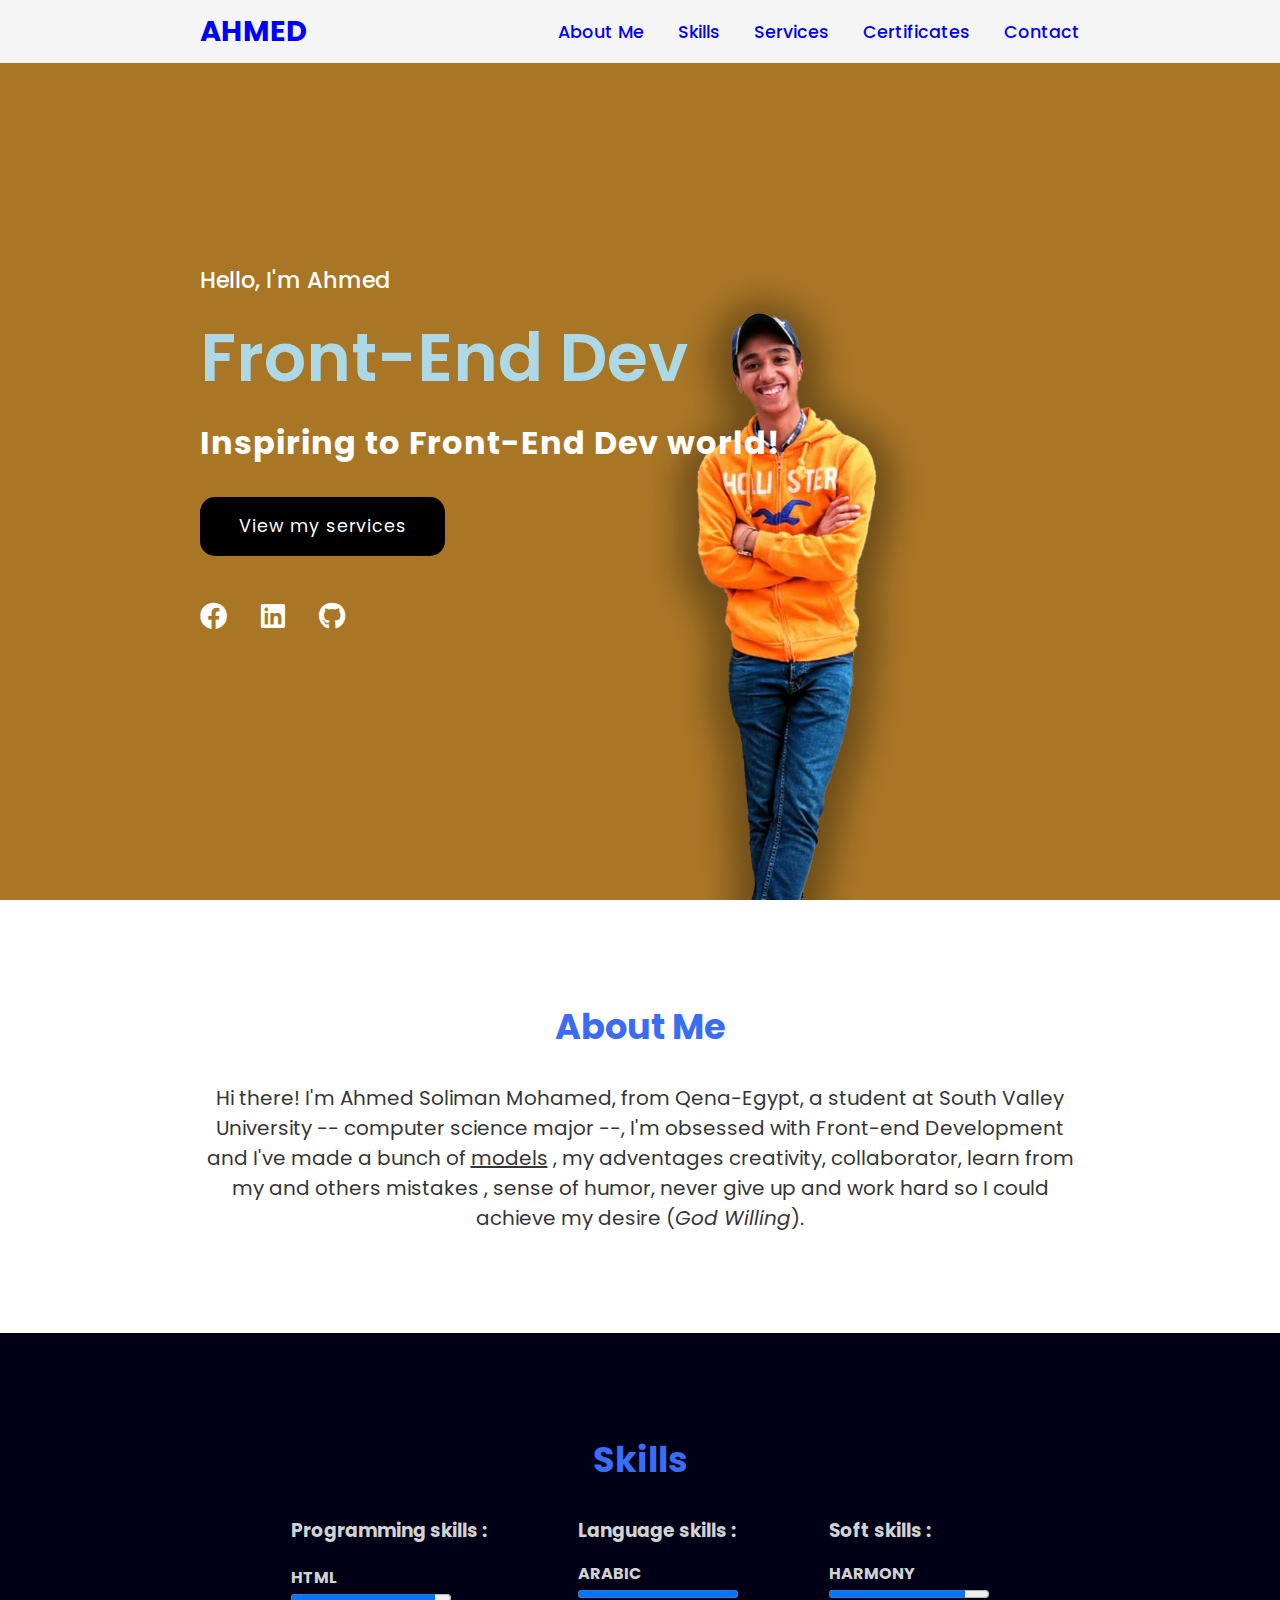
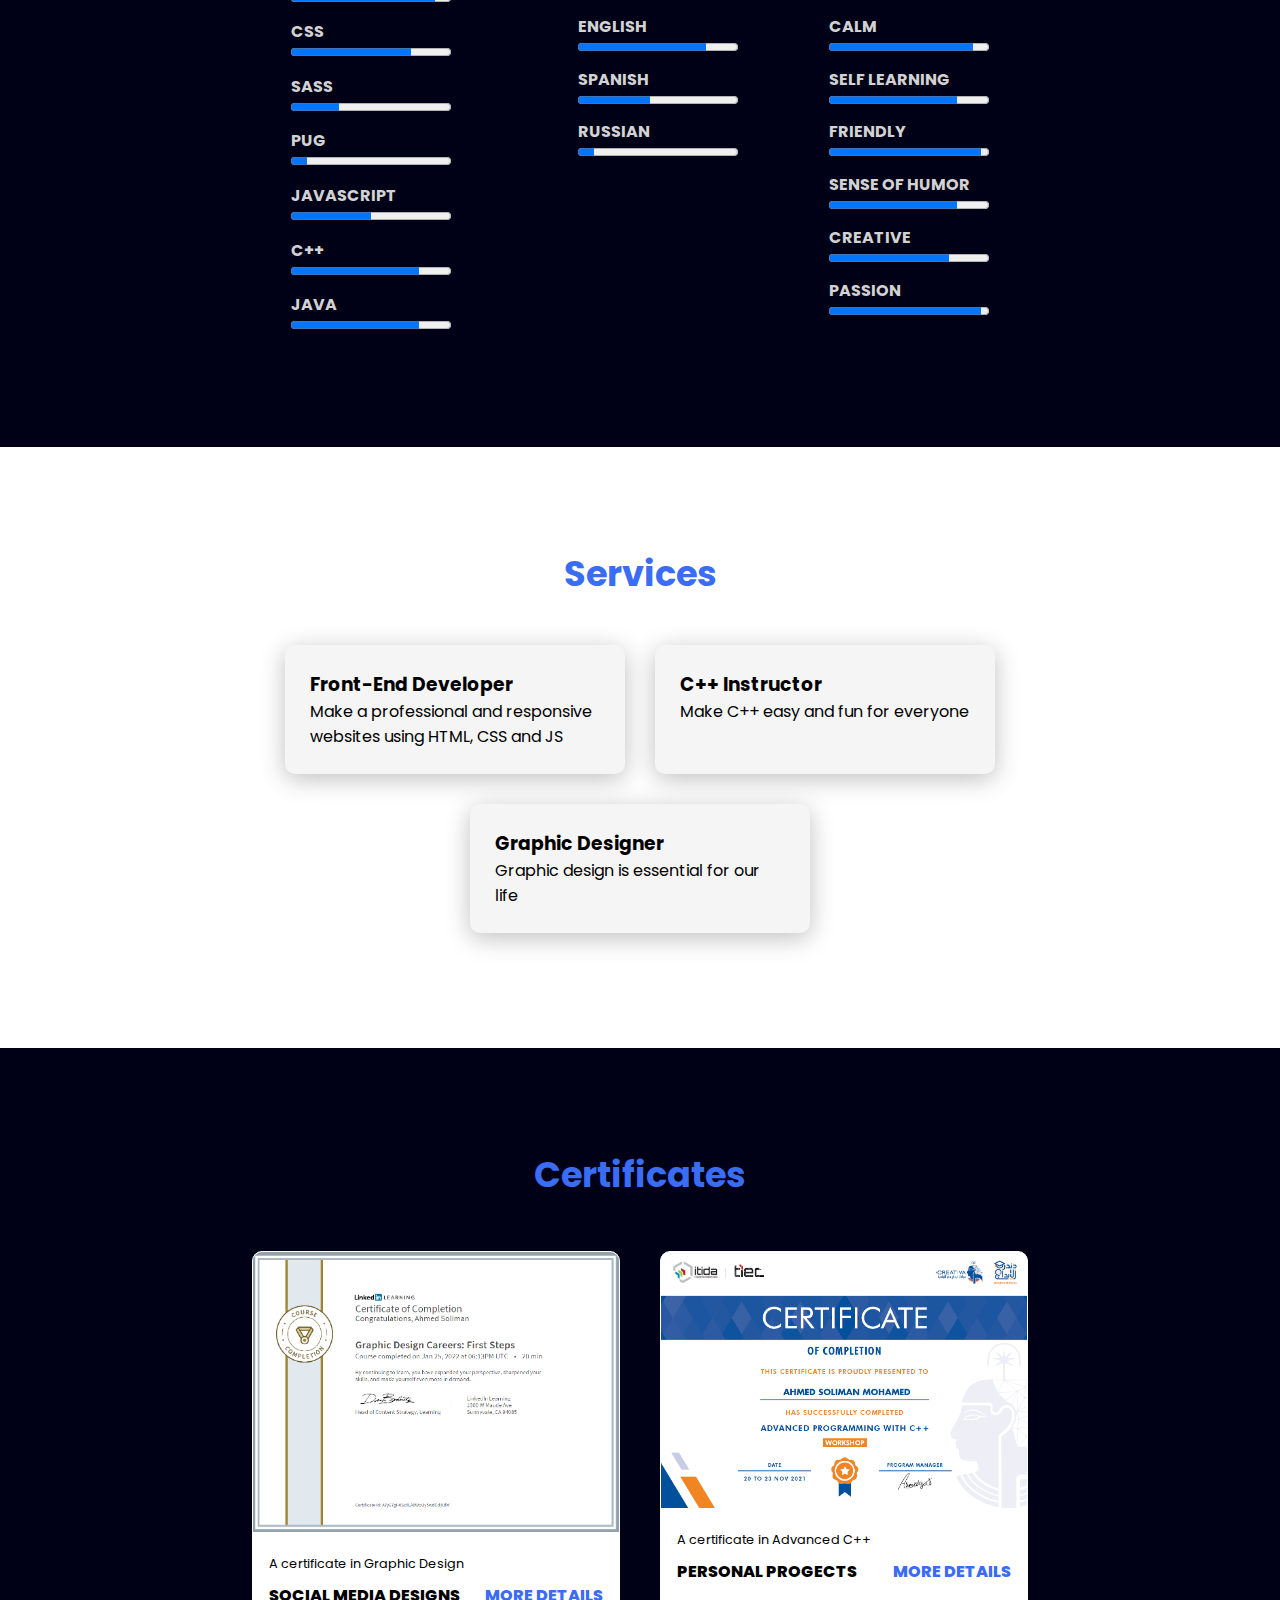
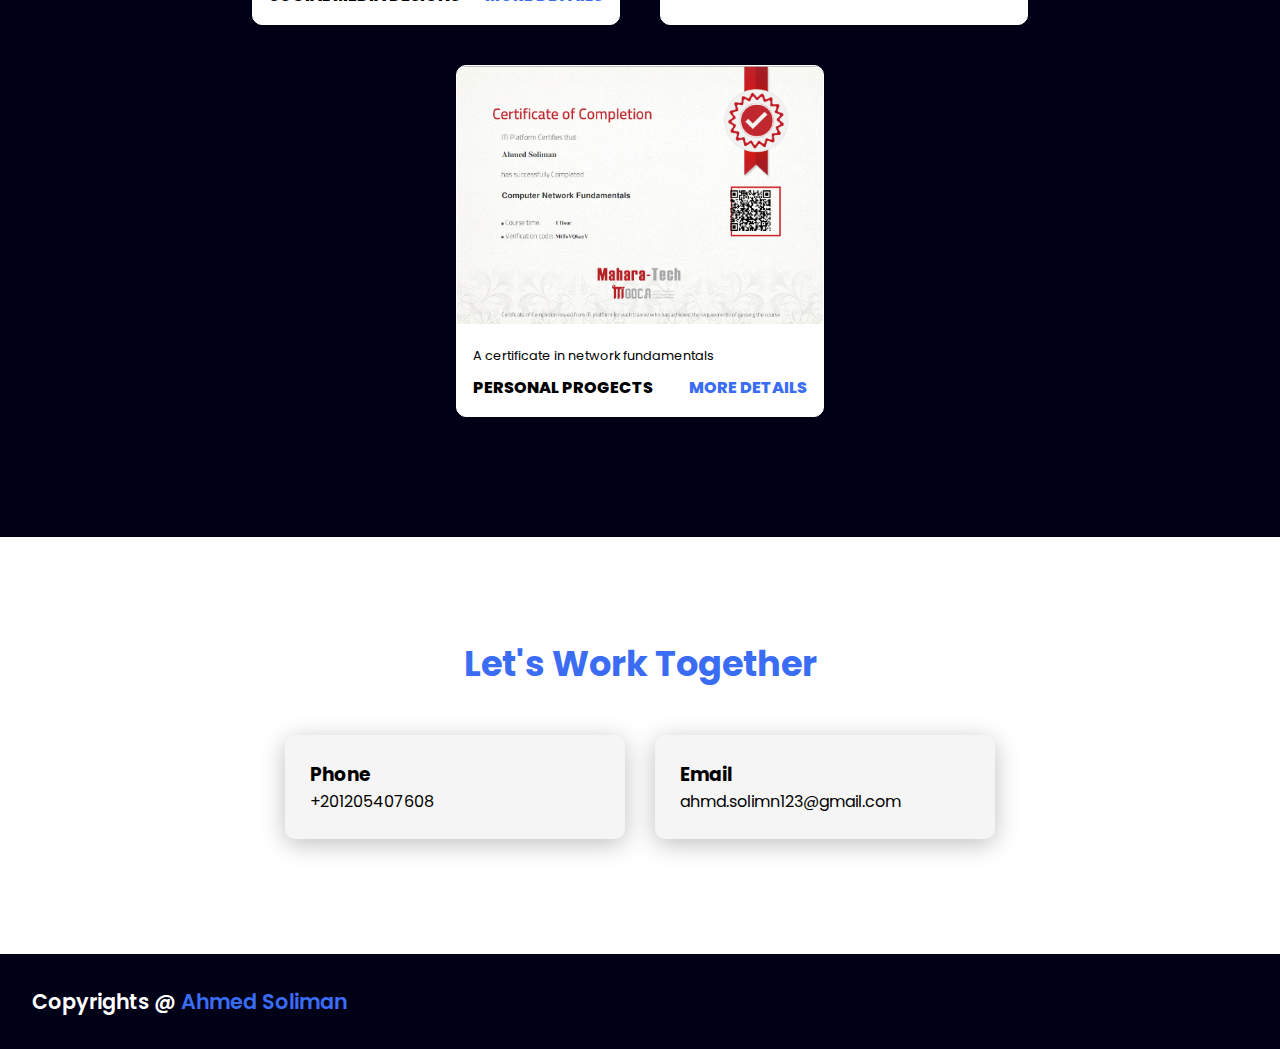
==== index.html @ e40d06cb "my portofolio" ====
<!DOCTYPE html>
<html lang="en">
<head>
    <meta charset="UTF-8">
    <meta http-equiv="X-UA-Compatible" content="IE=edge">
    <meta name="viewport" content="width=device-width, initial-scale=1.0">
    <meta name="description" content="Ahmed Soliman portofolio. Author: Ahmed Soliman">
    <link rel="stylesheet" href="./css/all.min.css">
    <link rel="stylesheet" href="./css/style.css">
    <title>Ahmed Soliman's WEPSITE</title>
</head>
<body>

    <header>
           <a href="#" class = "logo">Ahmed</a>
           <nav class = "O">
              <a href="#about" class="c">About Me</a>
              <a href="#skills" class = "c">Skills</a>
               <a href="#services" class="c">Services</a>
               <a href="#certificates" class = "c">Certificates</a>
               <a href="#contact" class = "c">Contact</a>
           </nav>       
         </header>
         
         <section class = "main">
             <div>
                 <h2>Hello, I'm Ahmed<br><span>Front-End Dev</span></h2>
                 <h3>Inspiring to Front-End Dev world!</h3>
                 <a href="#services" class = "main-btn">View my services</a>
                 <div class = "social-icons">
                     <a href="https://www.facebook.com"><i class="fa-brands fa-facebook"></i></a>
                     <a href="https://www.linkedin.com/in/ahmed-soliman-15bb74200/"><i class="fa-brands fa-linkedin"></i></a>
                     <a href="https://github.com/Ahmed-Soliman777"><i class="fa-brands fa-github"></i></a>
             </div>
             </div>
         </section>
         <section id="about">
              <h2 class="title">about me</h2>
              <p class="abt_p">
                  Hi there! I'm Ahmed Soliman Mohamed, from Qena-Egypt, a student at South Valley University -- computer science major --, I'm obsessed with Front-end Development and I've made a bunch of <a href="https://github.com/Ahmed-Soliman777" style="color: #363636">models</a> , my adventages creativity, collaborator, learn from my and others mistakes , sense of humor, never give up and work hard so I could achieve my desire (<span style="font-style: italic; text-transform: capitalize;">god willing</span>).
              </p>
         </section>
         <section id="skills" class="certificates">
           <h2 class="title">
           Skills
       </h2>
            <div class="flex_skills">
              <div>
                <div class="program-skills">
                    <h3 class="skills-title">Programming skills : </h3>
                    <h4>html</h4> <progress value="90" max="100"></progress>
                    <h4>css</h4> <progress value="75" max="100"></progress>
                    <h4>sass</h4> <progress value="30" max="100"></progress>
                    <h4>pug</h4> <progress value="10" max="100"></progress>
                    <h4>javaScript</h4> <progress value="50" max="100"></progress>
                    <h4>c++</h4> <progress value="80" max="100"></progress>
                    <h4>java</h4> <progress value="80" max="100"></progress>
                </div>
                  </div>
                  <div>
                    <div class="program-skills">
                        <h3 class="skills-title">Language skills : </h3>
                        <h4>Arabic</h4> <progress value="100" max="100"></progress>
                        <h4>English</h4> <progress value="80" max="100"></progress>
                        <h4>spanish</h4> <progress value="45" max="100"></progress>
                        <h4>russian</h4> <progress value="10" max="100"></progress>
                    </div>
                      </div>
                  <div>
                <div class="program-skills">
                    <h3 class="skills-title">Soft skills : </h3>
                    <h4>harmony</h4> <progress value="85" max="100"></progress>
                    <h4>calm</h4> <progress value="90" max="100"></progress>
                    <h4>self learning</h4> <progress value="80" max="100"></progress>
                    <h4>friendly</h4> <progress value="95" max="100"></progress>
                    <h4>sense of humor</h4> <progress value="80" max="100"></progress>
                    <h4>creative</h4> <progress value="75" max="100"></progress>
                    <h4>passion</h4> <progress value="95" max="100"></progress>
                </div>
                  </div>
            </div>
         </section>
         <section class = "cards" id = "services">
                  <h2 class = "title">Services</h2>
                  <div class = "content">
                      <div class = "card">
                          <div class="info">
                            <h3>Front-End Developer</h3>
                            <p>Make a professional and responsive websites using HTML, CSS and JS</p>
                          </div>
                      </div>
                      <div class = "card">
                        <div class="info">
                          <h3>C++ Instructor</h3>
                          <p>Make C++ easy and fun for everyone</p>
                        </div>
                    </div>
                    <div class = "card">
                        <div class="info">
                          <h3>Graphic Designer</h3>
                          <p>Graphic design is essential for our life</p>
                        </div>
                    </div>
                  </div>
         </section>

         <section class="certificates" id="certificates">
                      <h2 class="title">Certificates</h2>
                      <div class="content">
                          <div class="certificate-card">
                              <div class="certificate-image">
                                <img src="./images/Screenshot (127).png" alt="gd-certificate">
                              </div>
                              <div class="certificate-info">
                                    <p class="certificate-category">A certificate in Graphic Design</p>
                                         <strong class="certificate-title">
                                              <span>Social media designs</span>
                                              <a href="https://www.linkedin.com/in/ahmed-soliman-15bb74200/" class="more-details">More Details</a>
                                         </strong> 
                                  </div>
                          </div>
                        <div class="certificate-card">
                          <div class="certificate-image">
                            <img src="./images/Screenshot (129).png" alt="gd-certificate">
                          </div>
                          <div class="certificate-info">
                                <p class="certificate-category">A certificate in Advanced C++ </p>
                                     <strong class="certificate-title">
                                          <span>Personal progects</span>
                                          <a href="https://www.linkedin.com/in/ahmed-soliman-15bb74200/" class="more-details">More Details</a>
                                     </strong> 
                              </div>
                      </div>
                      <div class="certificate-card">
                        <div class="certificate-image">
                          <img src="./images/Screenshot (148).png" alt="gd-certificate">
                        </div>
                        <div class="certificate-info">
                              <p class="certificate-category">A certificate in network fundamentals </p>
                                   <strong class="certificate-title">
                                        <span>Personal progects</span>
                                        <a href="https://www.linkedin.com/in/ahmed-soliman-15bb74200/" class="more-details">More Details</a>
                                   </strong> 
                            </div>
                    </div>
                      </div> 
                      
                      </div>                  
   </div>
         </section>

         <section class="contacts" id="contact">
               <h2 class="title">Let's work together</h2>
               <div class = "content">
                 <div class="card ">
                <div class="info">
                    <h3>Phone</h3>
                    <p>+201205407608</p>
                </div>
              </div>
                <div class="card">
                     <div class="info">
                        <h3>Email</h3>
                        <p>ahmd.solimn123@gmail.com</p>
                     </div>
                   </div>
                </div>
          </div>
         </section>

         <footer class="footer">
           <p class="footer-title">Copyrights @ <span>Ahmed Soliman</span></p>
         </footer>
</body>
</html>
---- css/style.css ----
@import url('https://fonts.googleapis.com/css2?family=Poppins:ital,wght@0,100;0,200;0,300;0,400;0,500;0,600;0,700;0,800;0,900;1,100;1,200;1,300;1,400;1,500;1,600;1,700;1,800;1,900&display=swap');

*{
    font-family: 'Poppins', sans-serif;
    margin: 0;
    padding: 0;
    box-sizing: border-box;
    scroll-behavior: smooth;
}

header{
    background-color: whitesmoke;
    width: 100%;
    position: fixed;
    z-index: 999; /*عشان الهيدر مفيش حاجة تغطي عليها*/
    display: flex;
    justify-content: space-between;/*بتخلي الحاجات جنب بعض*/
    align-items: center;
    padding: 10px 200px;
    position: fixed;
}

.c{
    text-decoration: none; 
    color: blue;
    font-size: 1.1em;
    font-weight: 500;
    padding-left: 30px;
}

.logo{
    text-decoration: none;
    color: blue;
    text-transform: uppercase;
    font-weight: 700;
    font-size: 1.8em;
}

.O a:hover{
    color: blueviolet;
}

section{
    padding: 100px 200px;
}

.main{
    width:100%;
    min-height: 100vh;
    display: flex;
    align-items: center;
    background: url(../images/myphoto.png) no-repeat;
    background-size: cover;
    background-position: center;
    background-attachment: fixed;     
}

.main h2{
    color: white;
    font-size: 1.4em;
    font-weight: 500;
}

.main h2 span{
    display: inline-block;
    margin-top: 10px;
    color: lightblue;
    font-size: 3em;
    font-weight: 600;
}

.main h3{
    color: white;
    font-size: 2em;
    font-weight: 700;
    letter-spacing:1px;
    margin-top: 10px;
    margin-bottom: 30px;
}

.main-btn{
    color: white;
    text-decoration: none;
    font-weight: 600px;
    font-size:1.1em;
    background-color: black;
    display: inline-block;
    padding: 0.9375em 2.1875em;
    letter-spacing: 1px;
    border-radius: 15px;
    margin-bottom: 40px;
    transition: 0.5s ease;
    -webkit-border-radius: 15px;
    -moz-border-radius: 15px;
    -ms-border-radius: 15px;
    -o-border-radius: 15px;
    -webkit-transition: 0.5s ease;
    -moz-transition: 0.5s ease;
    -ms-transition: 0.5s ease;
    -o-transition: 0.5s ease;
}

.main-btn:hover{
    background-color: darkred;
    transform: scale(1.1);
    -webkit-transform: scale(1.1);
    -moz-transform: scale(1.1);
    -ms-transform: scale(1.1);
    -o-transform: scale(1.1);
}

.social-icons > a{
    color:white;
    font-size:1.7em;
    padding-right: 30px;
}
/* ----about start -----*/
.abt_p{
    color: #363636;
    font-size: 1.25rem;
    text-align: center;
}
/* ----about end -----*/
/* ----skills start -----*/
.flex_skills{
    display: flex;
    justify-content: space-evenly;
}
.skills-title{
    margin-bottom: 10%;;
}
.program-skills{
    color: #d2d2d2;
}
.program-skills h4{
    text-transform: uppercase;
}
.program-skills progress{
    margin-bottom: 5%;
}
@media (max-width:768px) and (min-width:0px){
    .flex_skills{
        flex-direction: column;
        text-align: center;
    }
}
/* ----skills end -----*/
.title {
    display: flex;
    justify-content: center;
    color: #3a6cf4;
    font-weight: 800px;
    font-size: 2.2em;
    margin-bottom: 30px;
    text-transform: capitalize;
}

.content{
    display: flex;
    justify-content: center;
    flex-direction: row;
    flex-wrap: wrap;
}

.card{ background-color: whitesmoke; width: 21.25em; box-shadow: 0 5px 25px rgba(1 1 1 / 25%); border-radius: 10px; padding: 25px; margin: 15px; transition: 0.5s ease; -webkit-transition: 0.5s ease; -moz-transition: 0.5s ease; -ms-transition: 0.5s ease; -o-transition: 0.5s ease;
}

.card:hover{
    transform: scale(1.1);
    -webkit-transform: scale(1.1);
    -moz-transform: scale(1.1);
    -ms-transform: scale(1.1);
    -o-transform: scale(1.1);
}

.certificates{
    background-color: #000016;
}

.certificates .content{
    margin-top: 30px;   
}

.certificate-card{
    background-color: #fff;
    border: 1px solid #fff;
    min-height: 14em;
    width: 23em;
    overflow: hidden;
    border-radius: 10px;
    margin: 20px;
    transition: 0.5s ease;
    -webkit-border-radius: 10px;
    -moz-border-radius: 10px;
    -ms-border-radius: 10px;
    -o-border-radius: 10px;
    -webkit-transition: 0.5s ease;
    -moz-transition: 0.5s ease;
    -ms-transition: 0.5s ease;
    -o-transition: 0.5s ease;
}

.certificate-card:hover{
    transform: scale(1.1);
    -webkit-transform: scale(1.1);
    -moz-transform: scale(1.1);
    -ms-transform: scale(1.1);
    -o-transform: scale(1.1);
}

.certificate-card:hover .certificate-image{
    opacity: 0.9;
}

.certificate-image img{
    width: 100%;
}

.certificate-info{
    padding: 1em;
}

.certificate-category{
    font-size: 0.8em;
    color: #000;
}

.certificate-title{
    display: flex;
    justify-content: space-between ;
    text-transform: uppercase;
    font-weight: 800;
    margin-top: 10px;
}

.more-details{
    text-decoration: none;

    color: #3a6cf4;
}

.more-details:hover{
    color: #601cfc;
}

.contact .info h3{
    color: #000;
}

.contact .info p{
    font-size: 1.5em;
}

.footer{
    background-color: #000016;
    color: #fff;
    padding: 2em;
    display: flex;
    justify-content: space-between;
}

.footer-title{
    font-size: 1.3em;
    font-weight: 600;
}

.footer-title span{
    color: #3a6cf4;
}

@media(max-width: 1023px){
    header{
        padding: 12px 20px;
    }

    .O a{
        padding-left: 10px;
    }

    .title{
        font-size: 1.8em;
    }

    section{
        padding: 80px 20px;
    }

    .main-content h2{
        font-size: 1em;
    }

    .main-content h3{
        font-size: 1.6em;
    }
    .content{
        flex-direction: column;
        align-items: center;
    }
}

@media(max-width:641px){
    body{
        
        font-size: 12px;
    }

    .main-content h2{
        font-size: 1.4em;        
    }
}

@media (max-width:300px){
    body{
        font-size: 10px;
    }
}

@media (max-width:320px) and (min-width:0px){
    .content{
        flex-wrap: nowrap;
    }
}
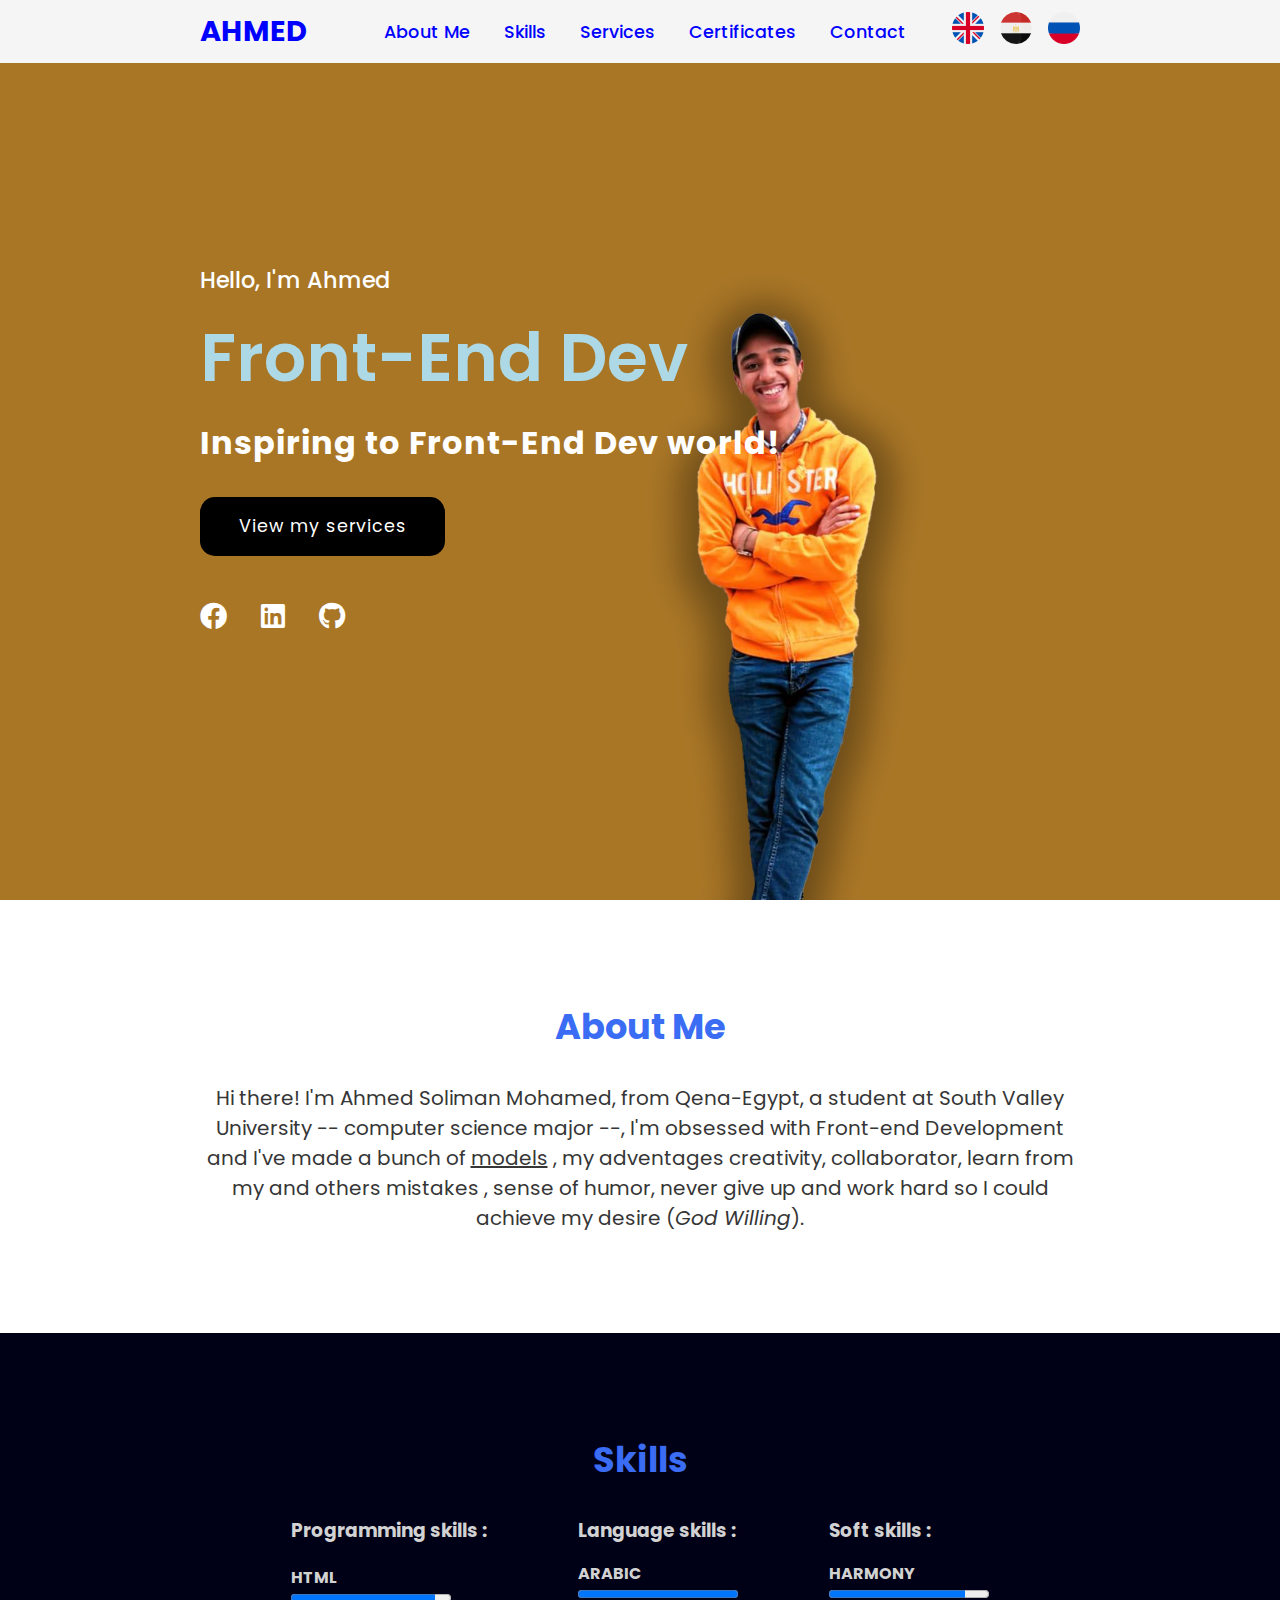
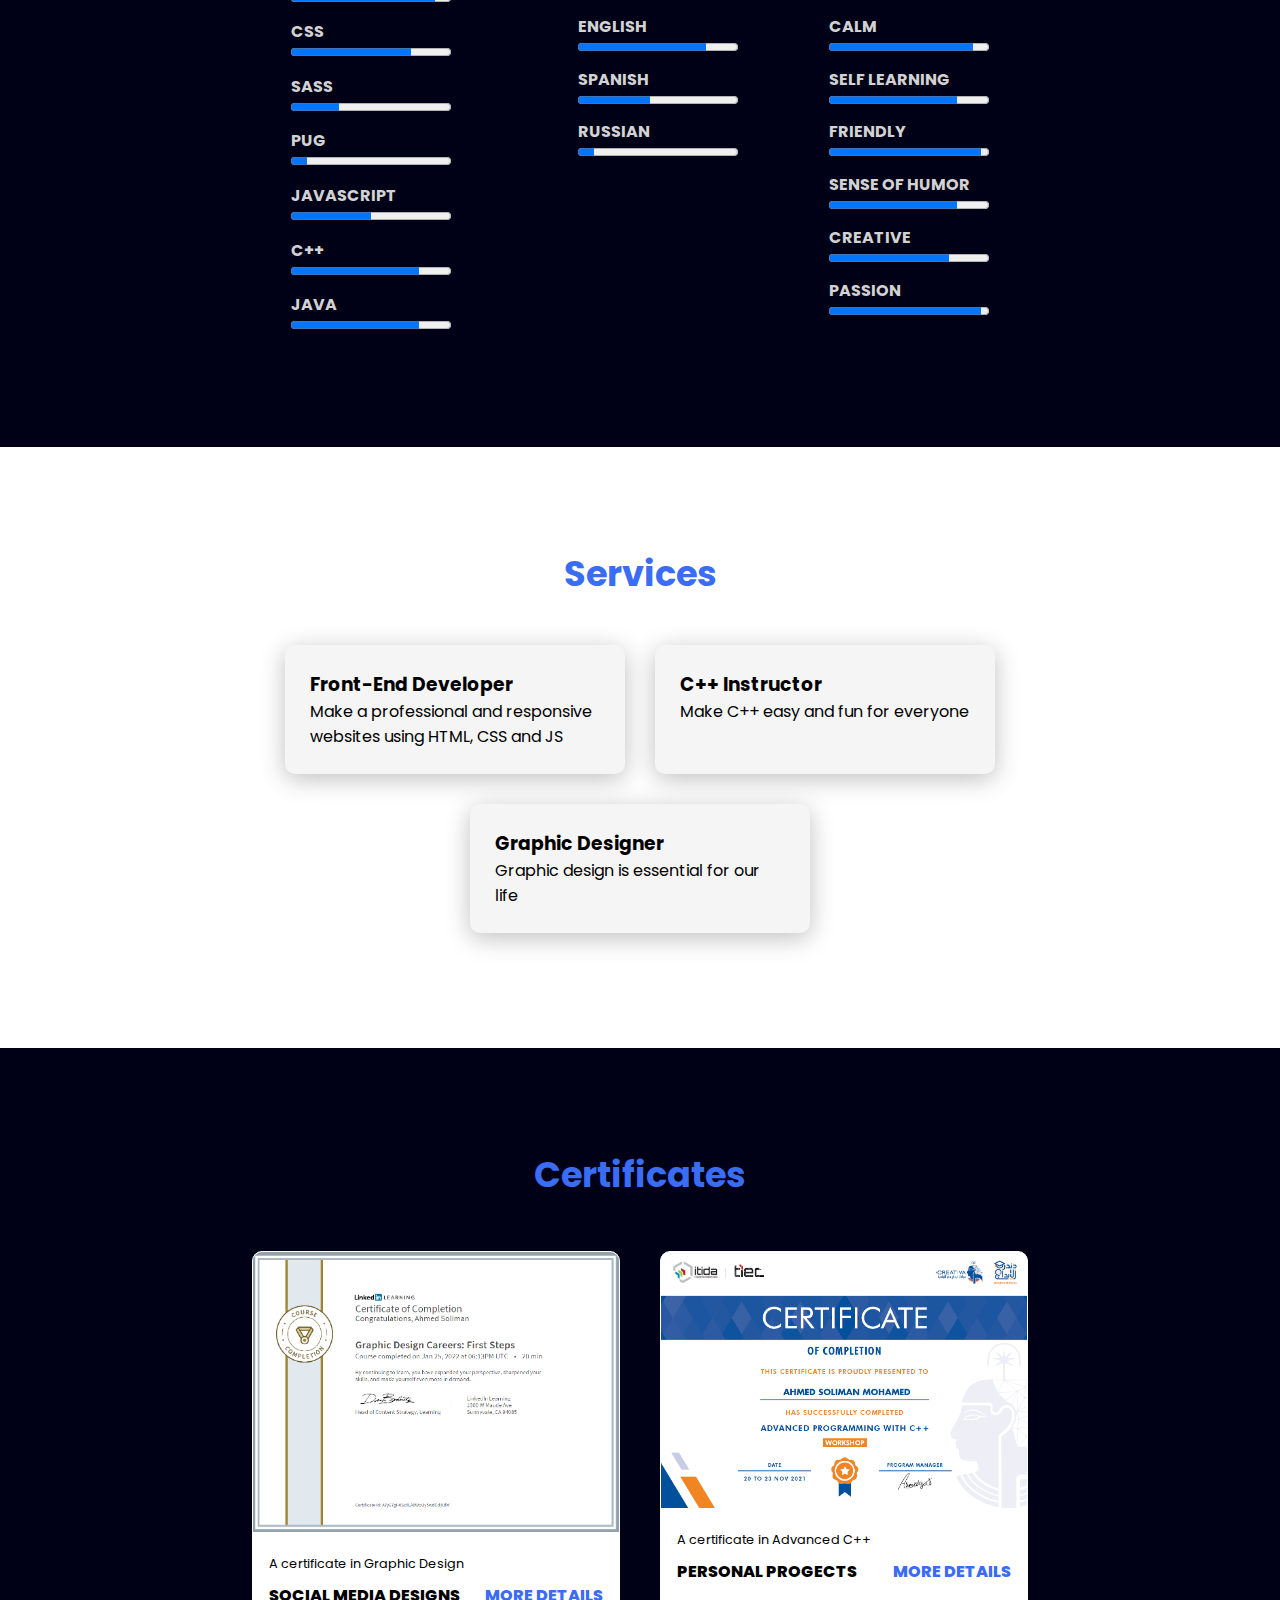
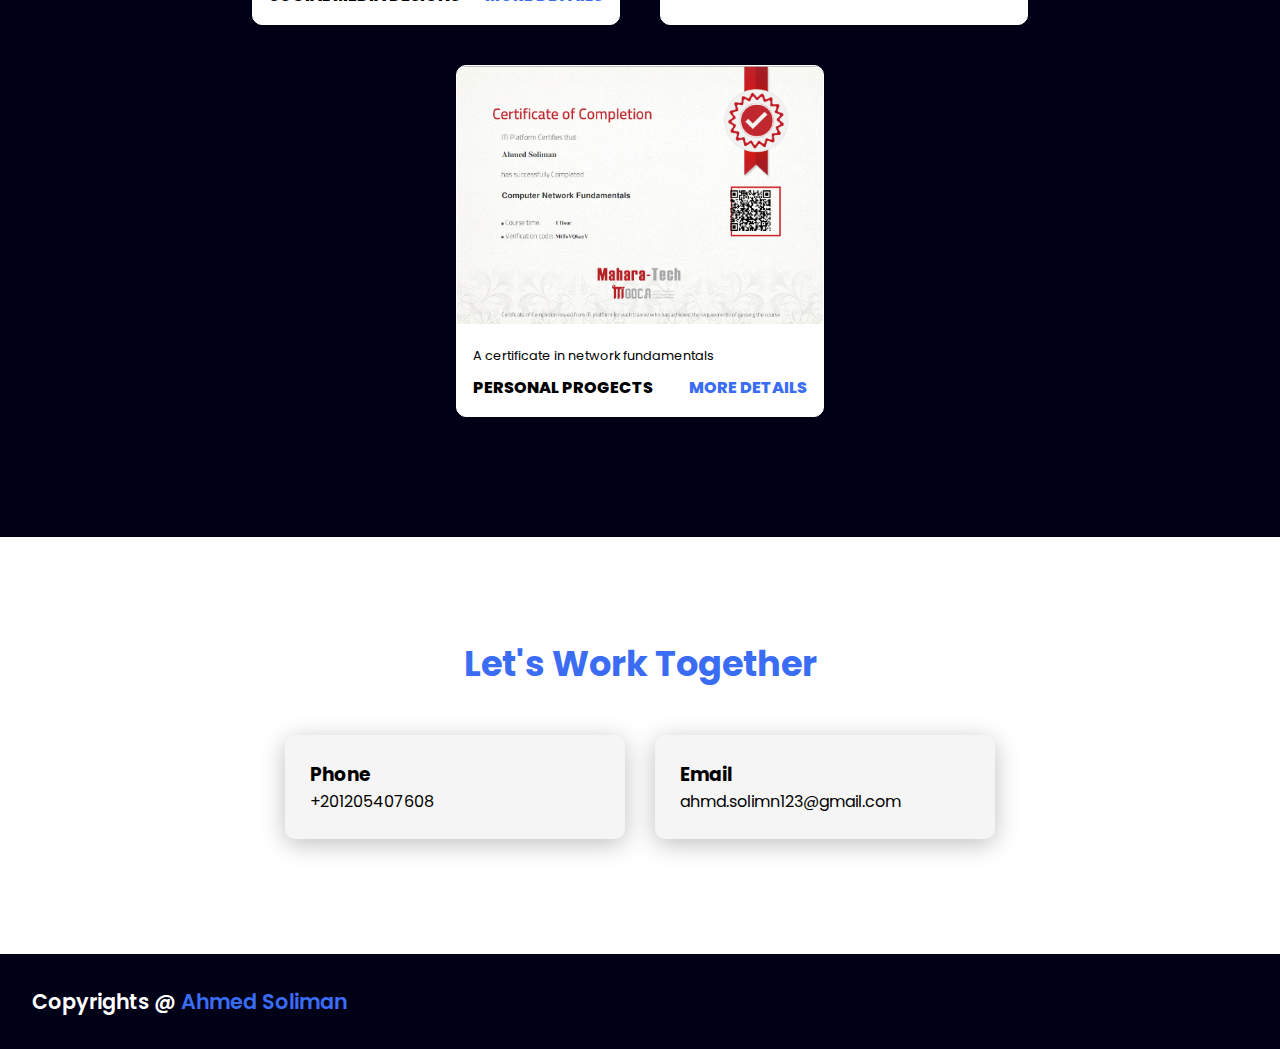
==== commit e9281647: "modified" ====
--- a/index.html
+++ b/index.html
@@ -19,7 +19,18 @@
                <a href="#services" class="c">Services</a>
                <a href="#certificates" class = "c">Certificates</a>
                <a href="#contact" class = "c">Contact</a>
-           </nav>       
+           </nav>
+             <ul class="lang-menu">
+               <li>
+                  <a href="./index.html" class="ar"><img src="./images/english.png" alt="" srcset=""></a>
+                </li>
+              <li>
+                <a href="./index-ar/index.html" class="ar"><img src="./images/arabic.png" alt="" srcset=""></a>
+             </li>
+                <li>
+                  <a href="./index-ru/index.html" class="ru"><img src="./images/russia.png" alt="" srcset=""></a>
+                </li>
+            </ul>       
          </header>
          
          <section class = "main">
--- a/css/style.css
+++ b/css/style.css
@@ -39,7 +39,17 @@
 .O a:hover{
     color: blueviolet;
 }
-
+/* -------language start --------- */
+.lang-menu{
+    display: flex;
+    justify-content: space-between;
+    list-style: none;   
+    column-gap: 1rem;
+}
+.lang-menu a{
+    text-decoration: none;
+}
+/* -------language end --------- */
 section{
     padding: 100px 200px;
 }
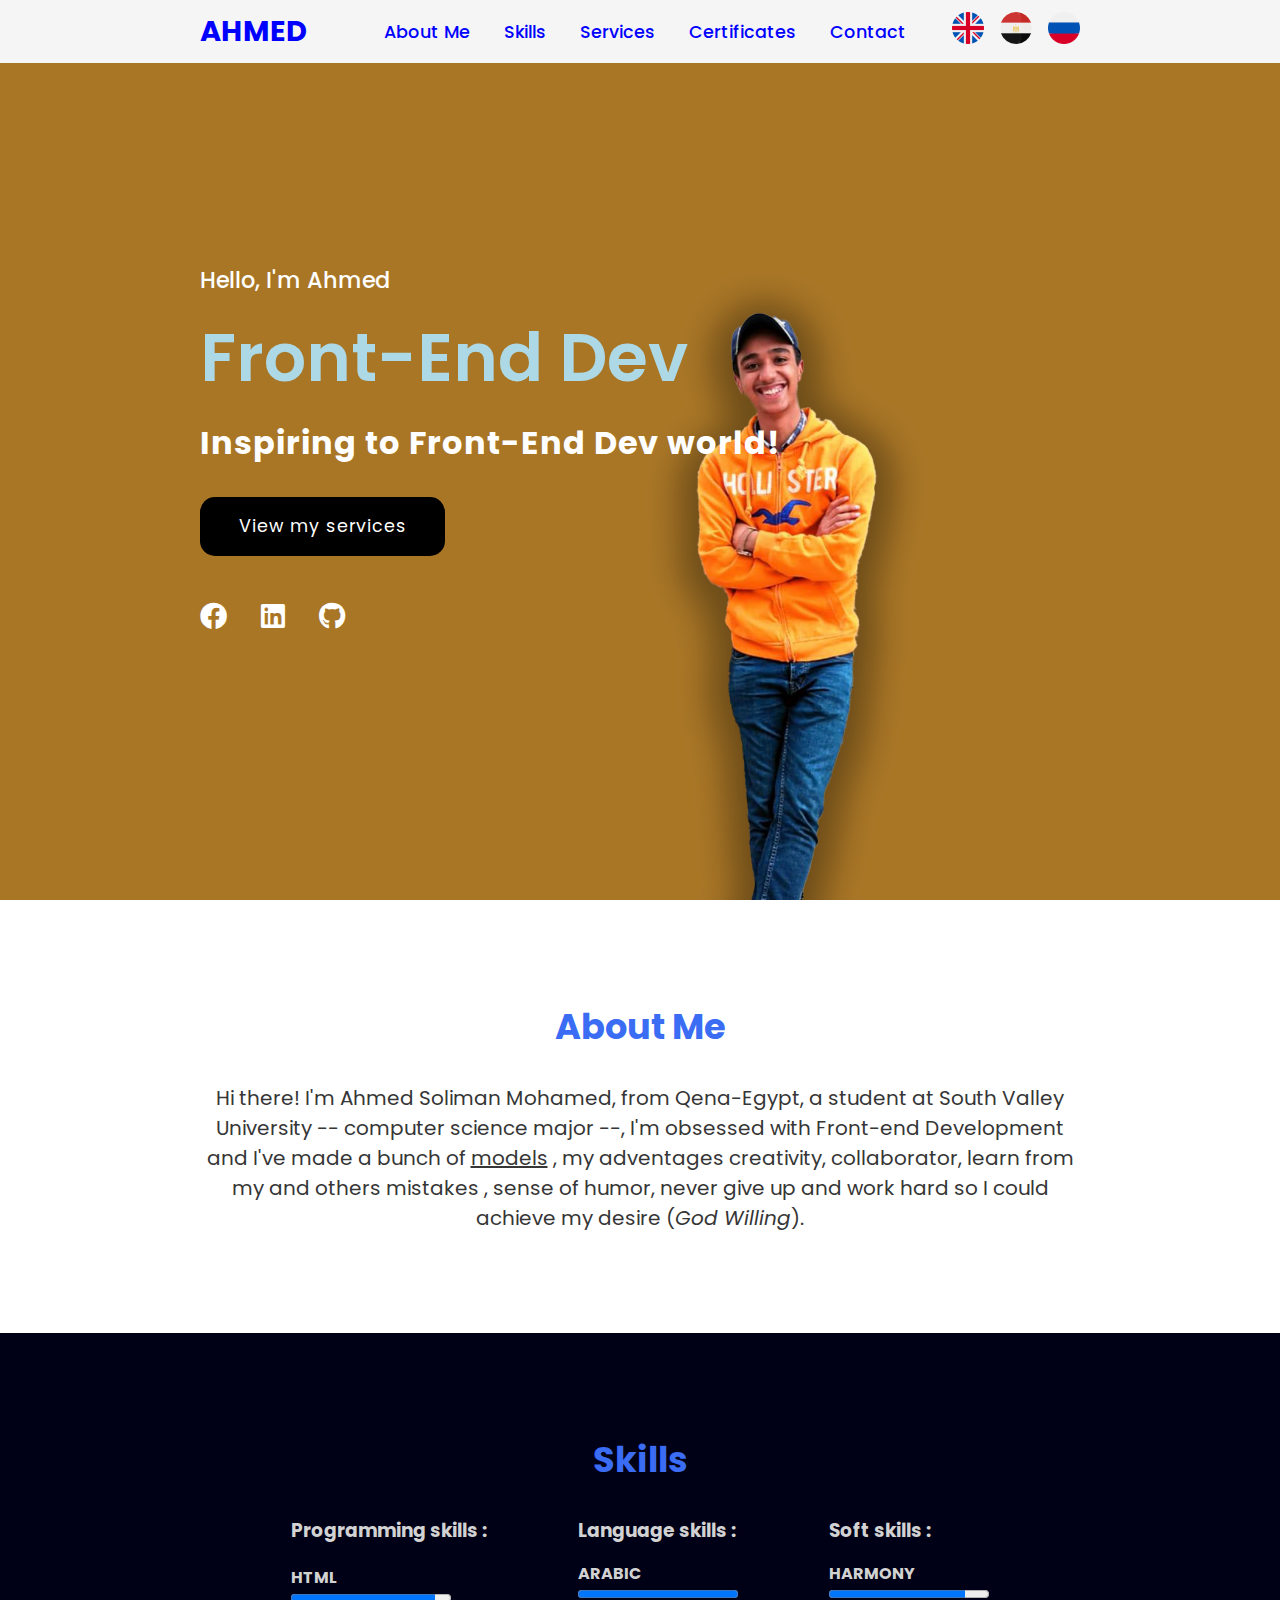
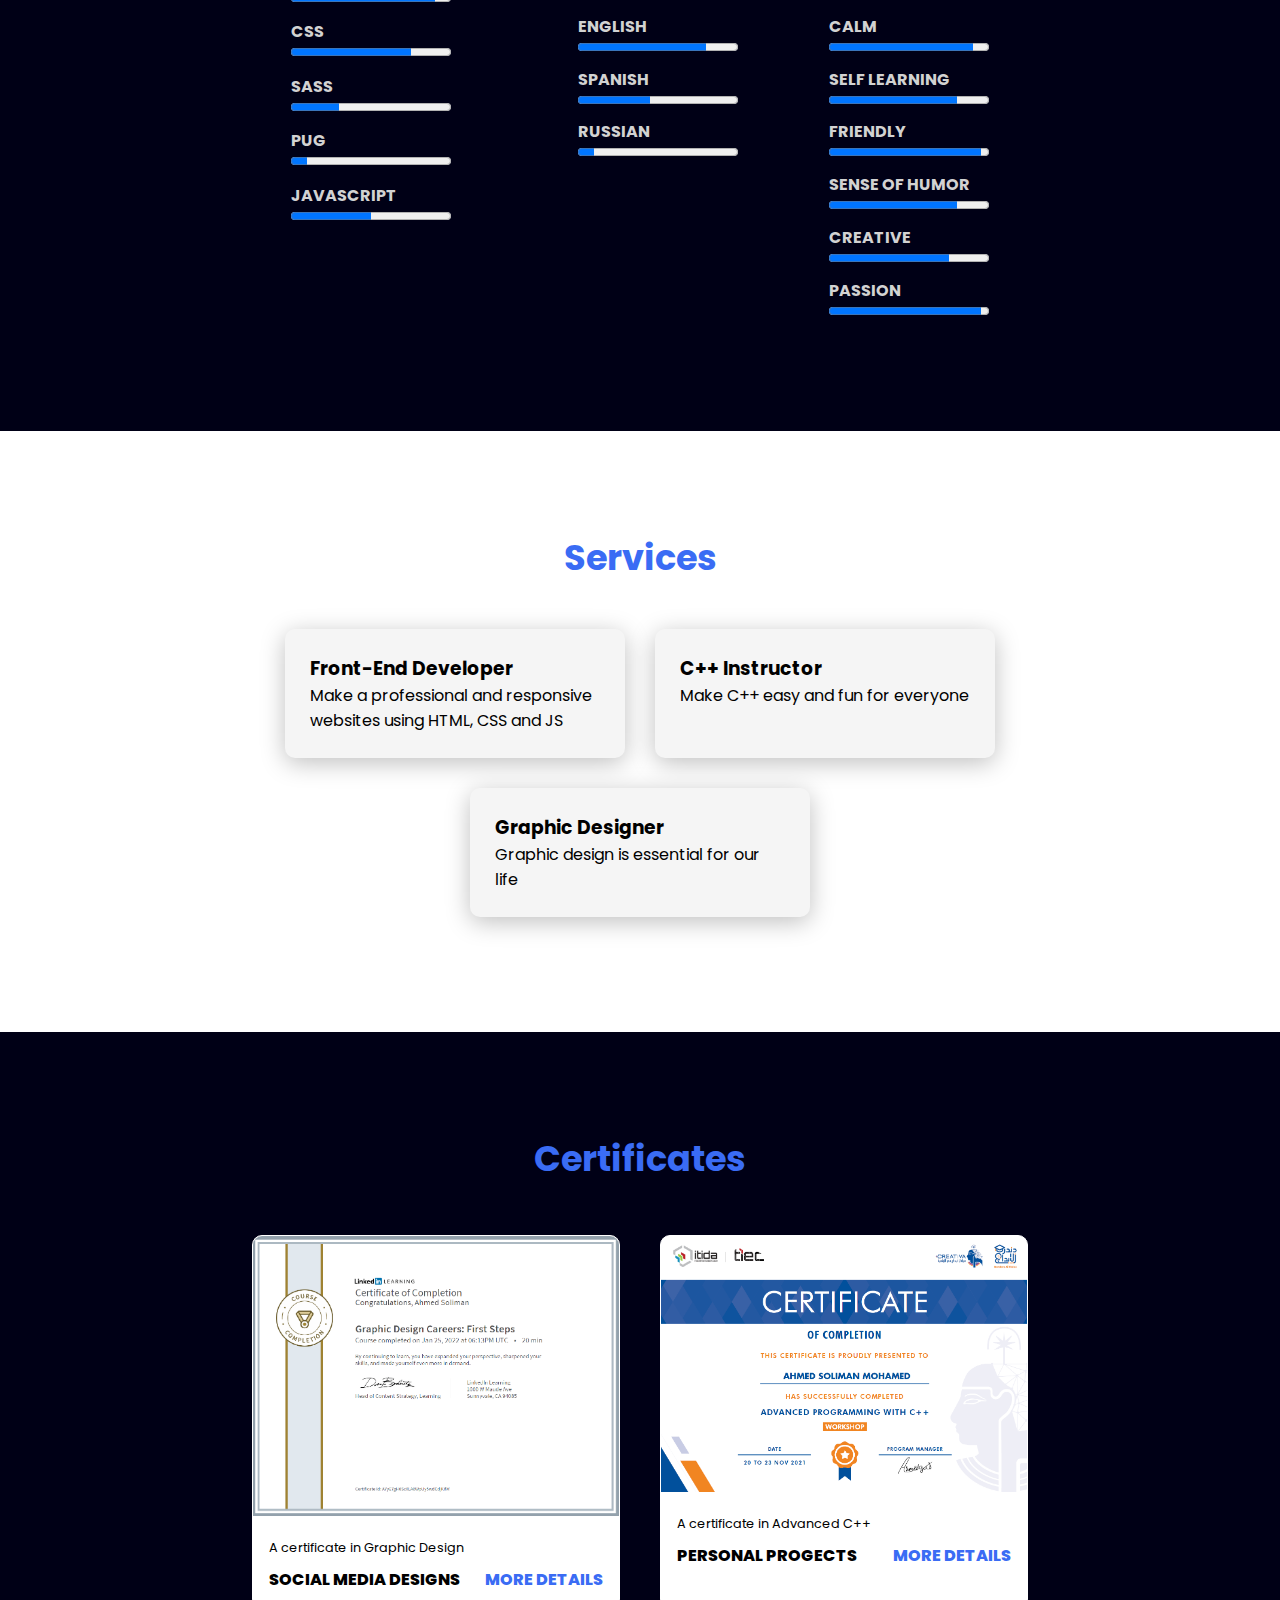
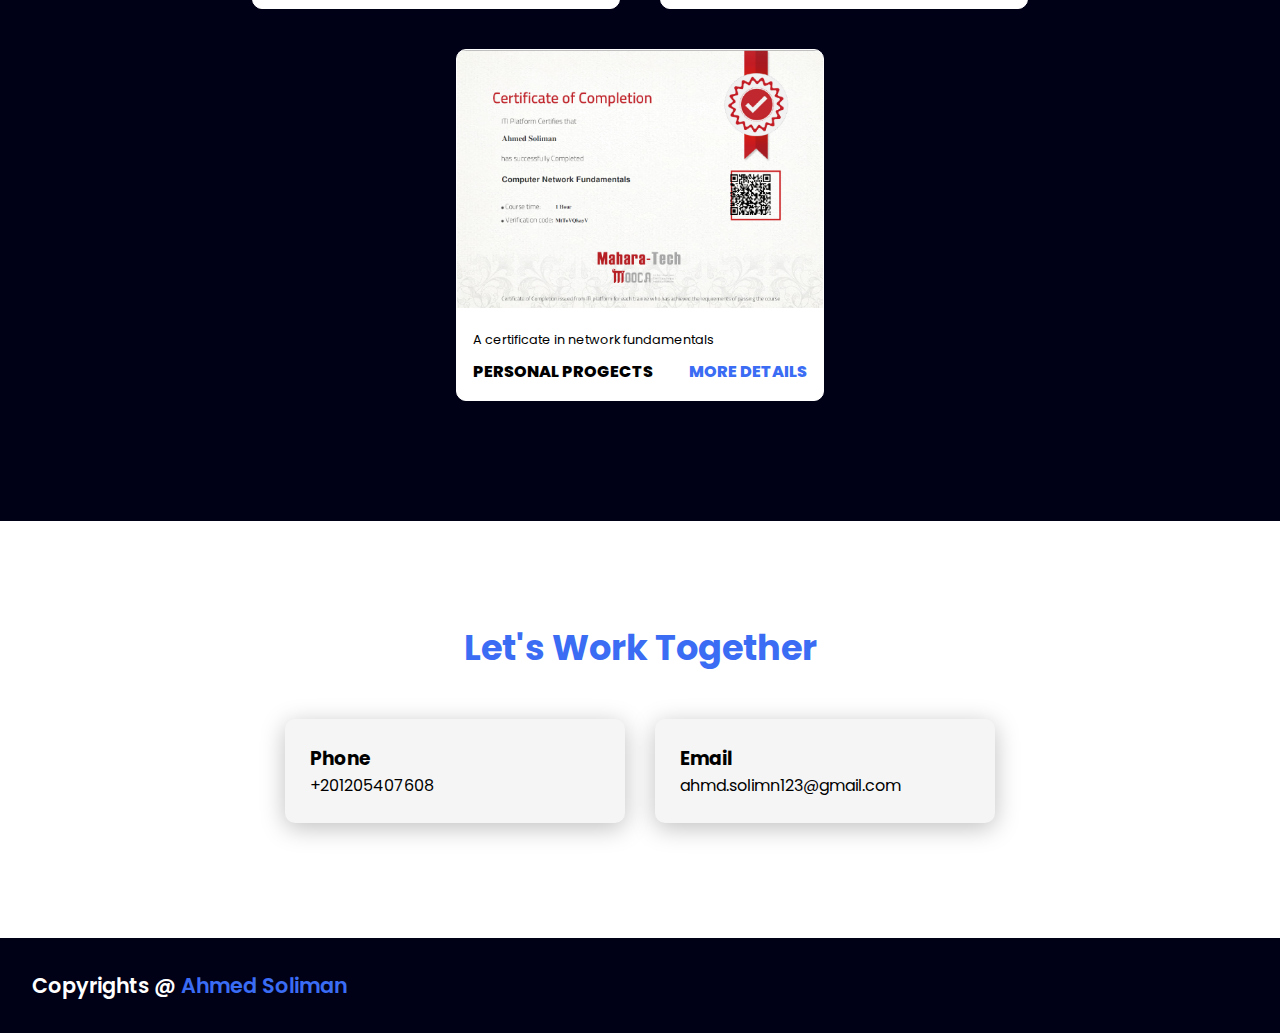
==== commit fe8e4a1f: "modified" ====
--- a/index.html
+++ b/index.html
@@ -64,8 +64,6 @@
                     <h4>sass</h4> <progress value="30" max="100"></progress>
                     <h4>pug</h4> <progress value="10" max="100"></progress>
                     <h4>javaScript</h4> <progress value="50" max="100"></progress>
-                    <h4>c++</h4> <progress value="80" max="100"></progress>
-                    <h4>java</h4> <progress value="80" max="100"></progress>
                 </div>
                   </div>
                   <div>
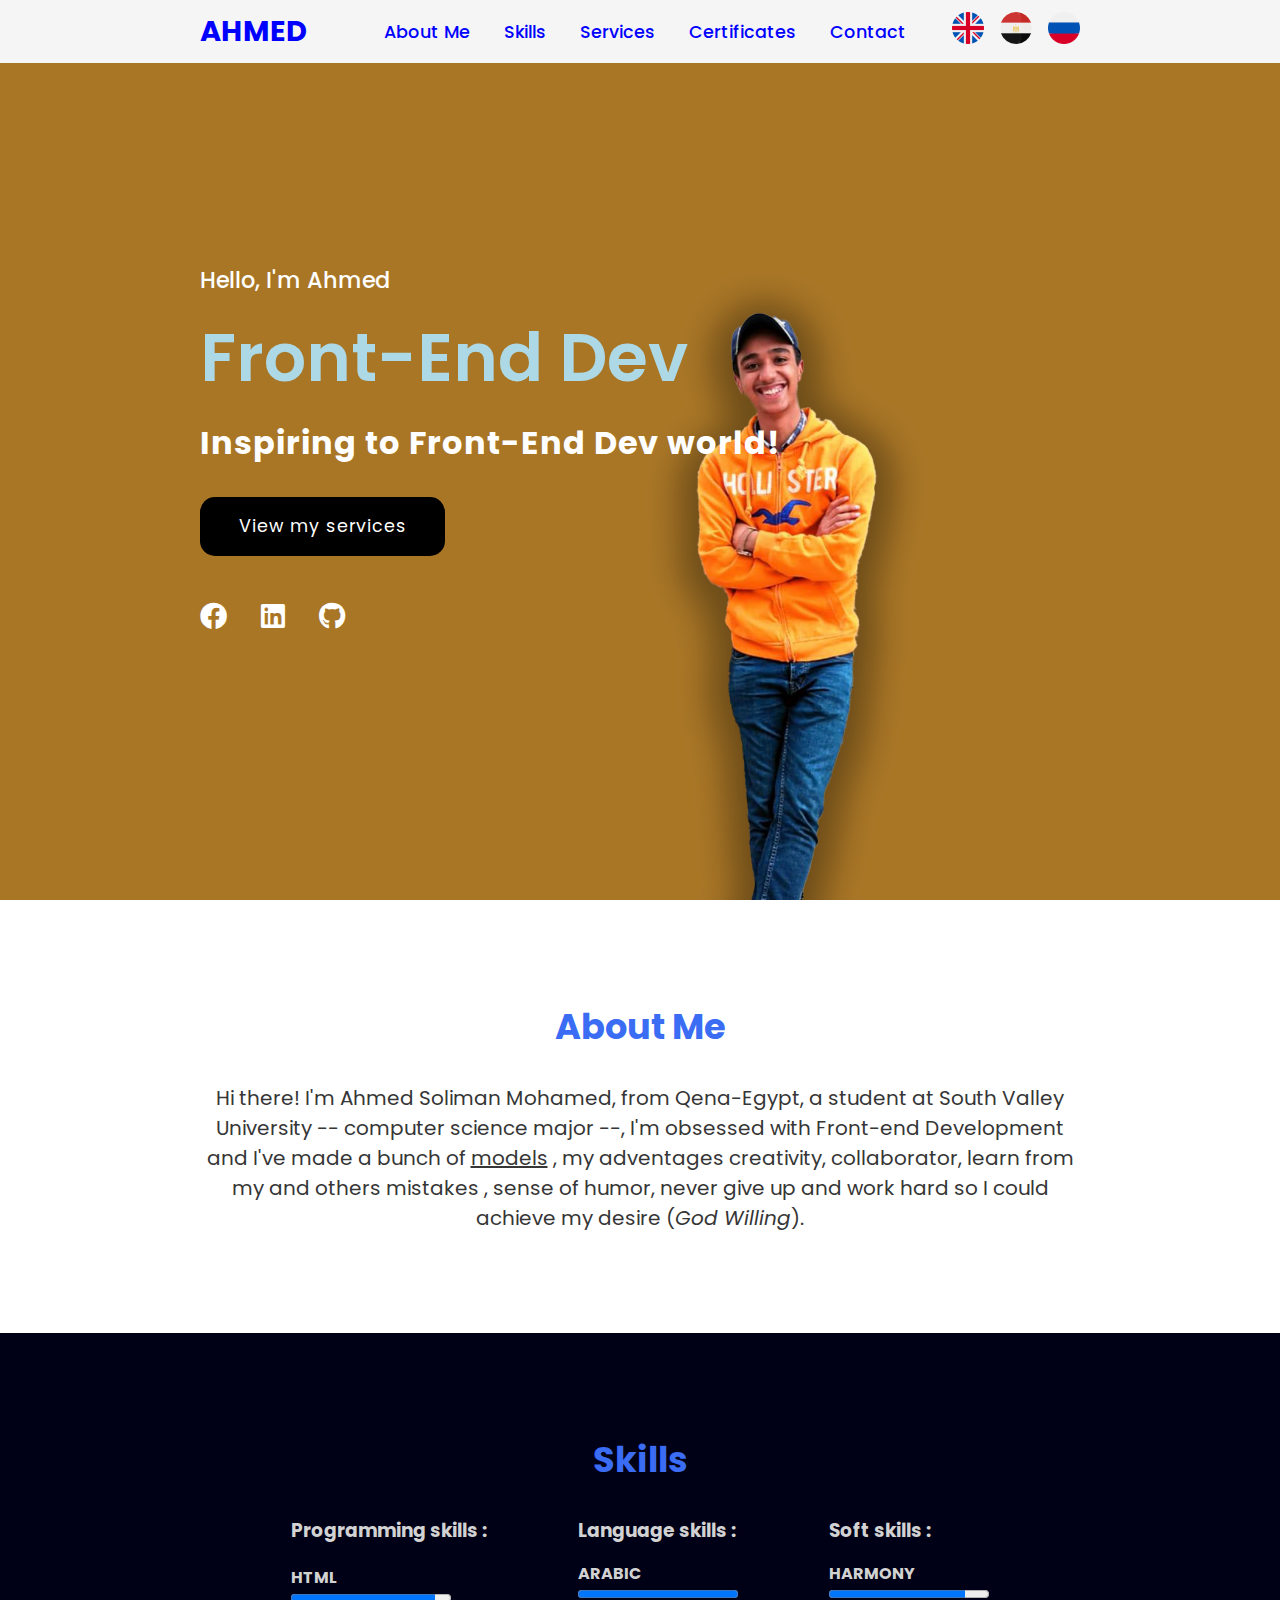
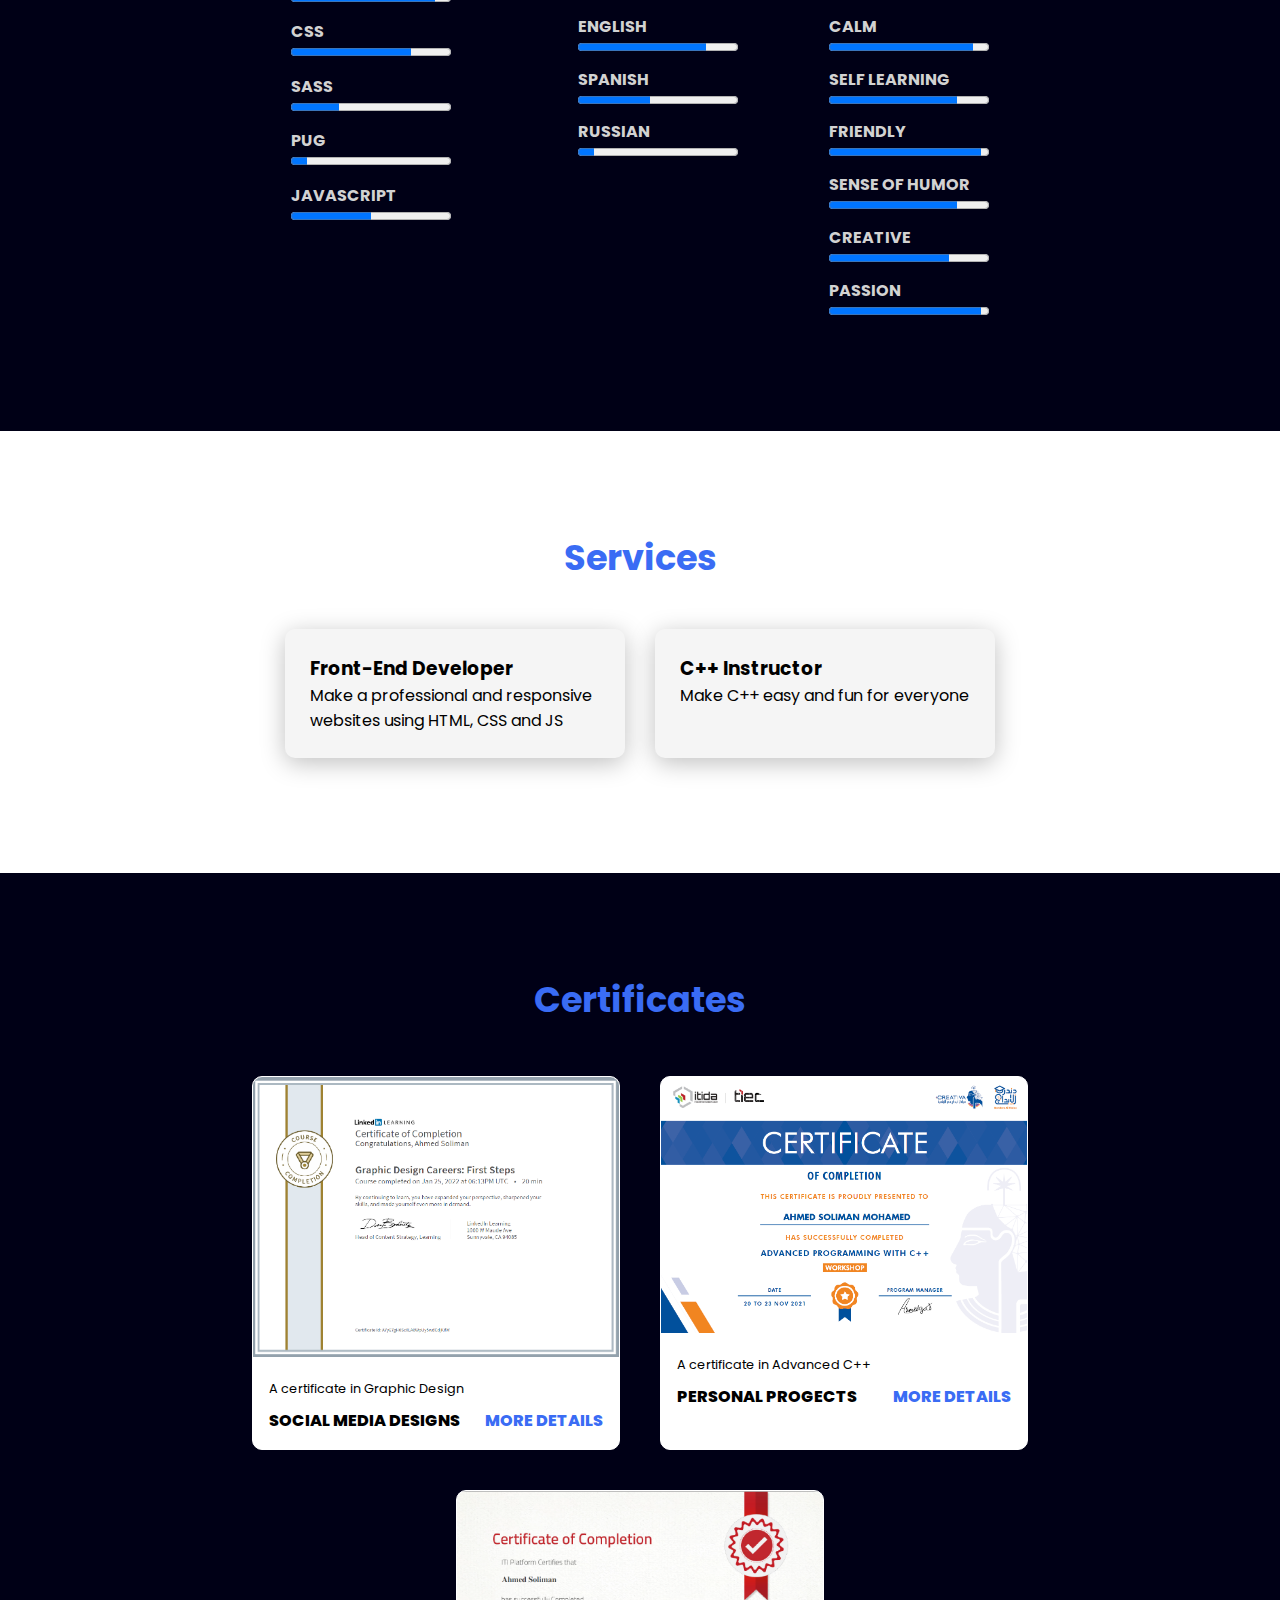
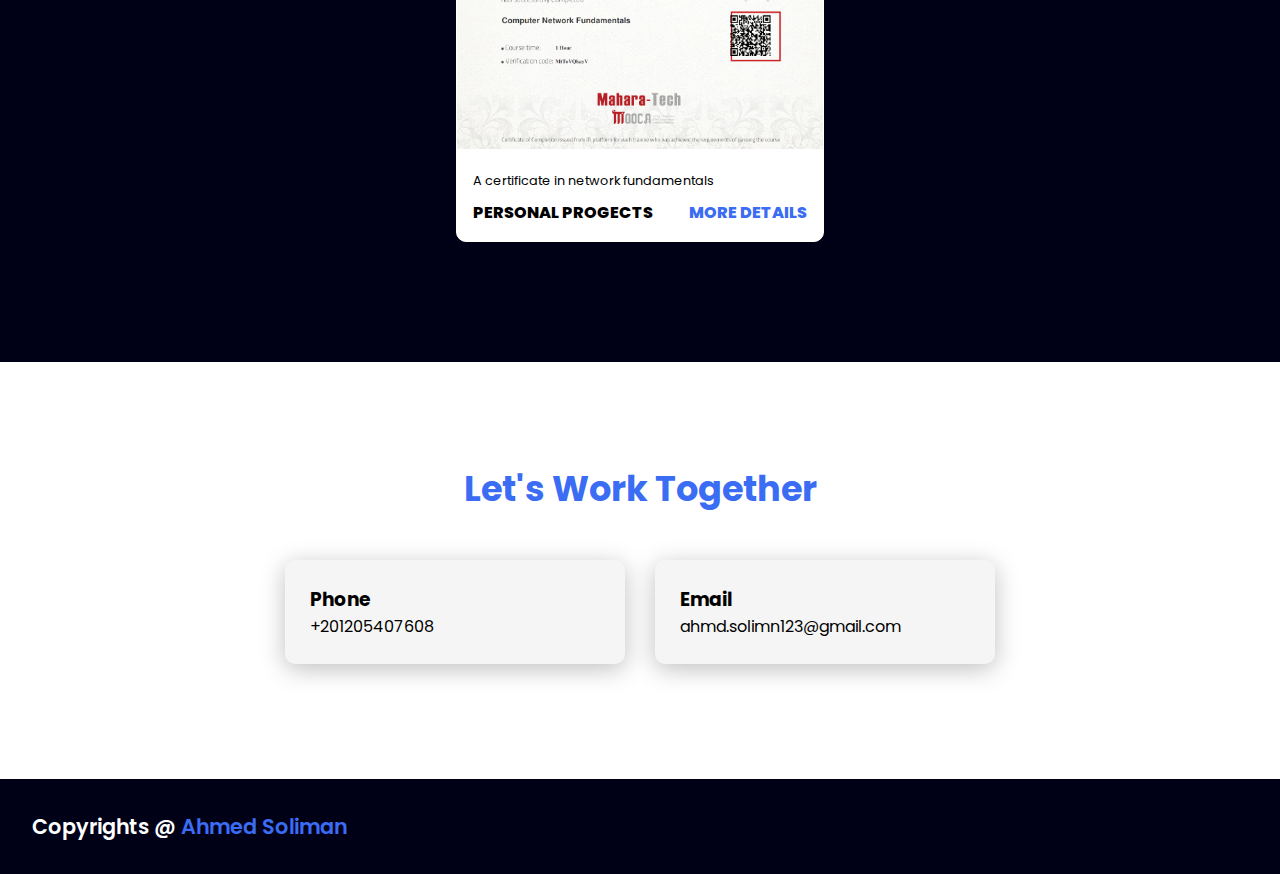
==== commit fc1ba07e: "modified" ====
--- a/index.html
+++ b/index.html
@@ -104,12 +104,6 @@
                           <p>Make C++ easy and fun for everyone</p>
                         </div>
                     </div>
-                    <div class = "card">
-                        <div class="info">
-                          <h3>Graphic Designer</h3>
-                          <p>Graphic design is essential for our life</p>
-                        </div>
-                    </div>
                   </div>
          </section>
 
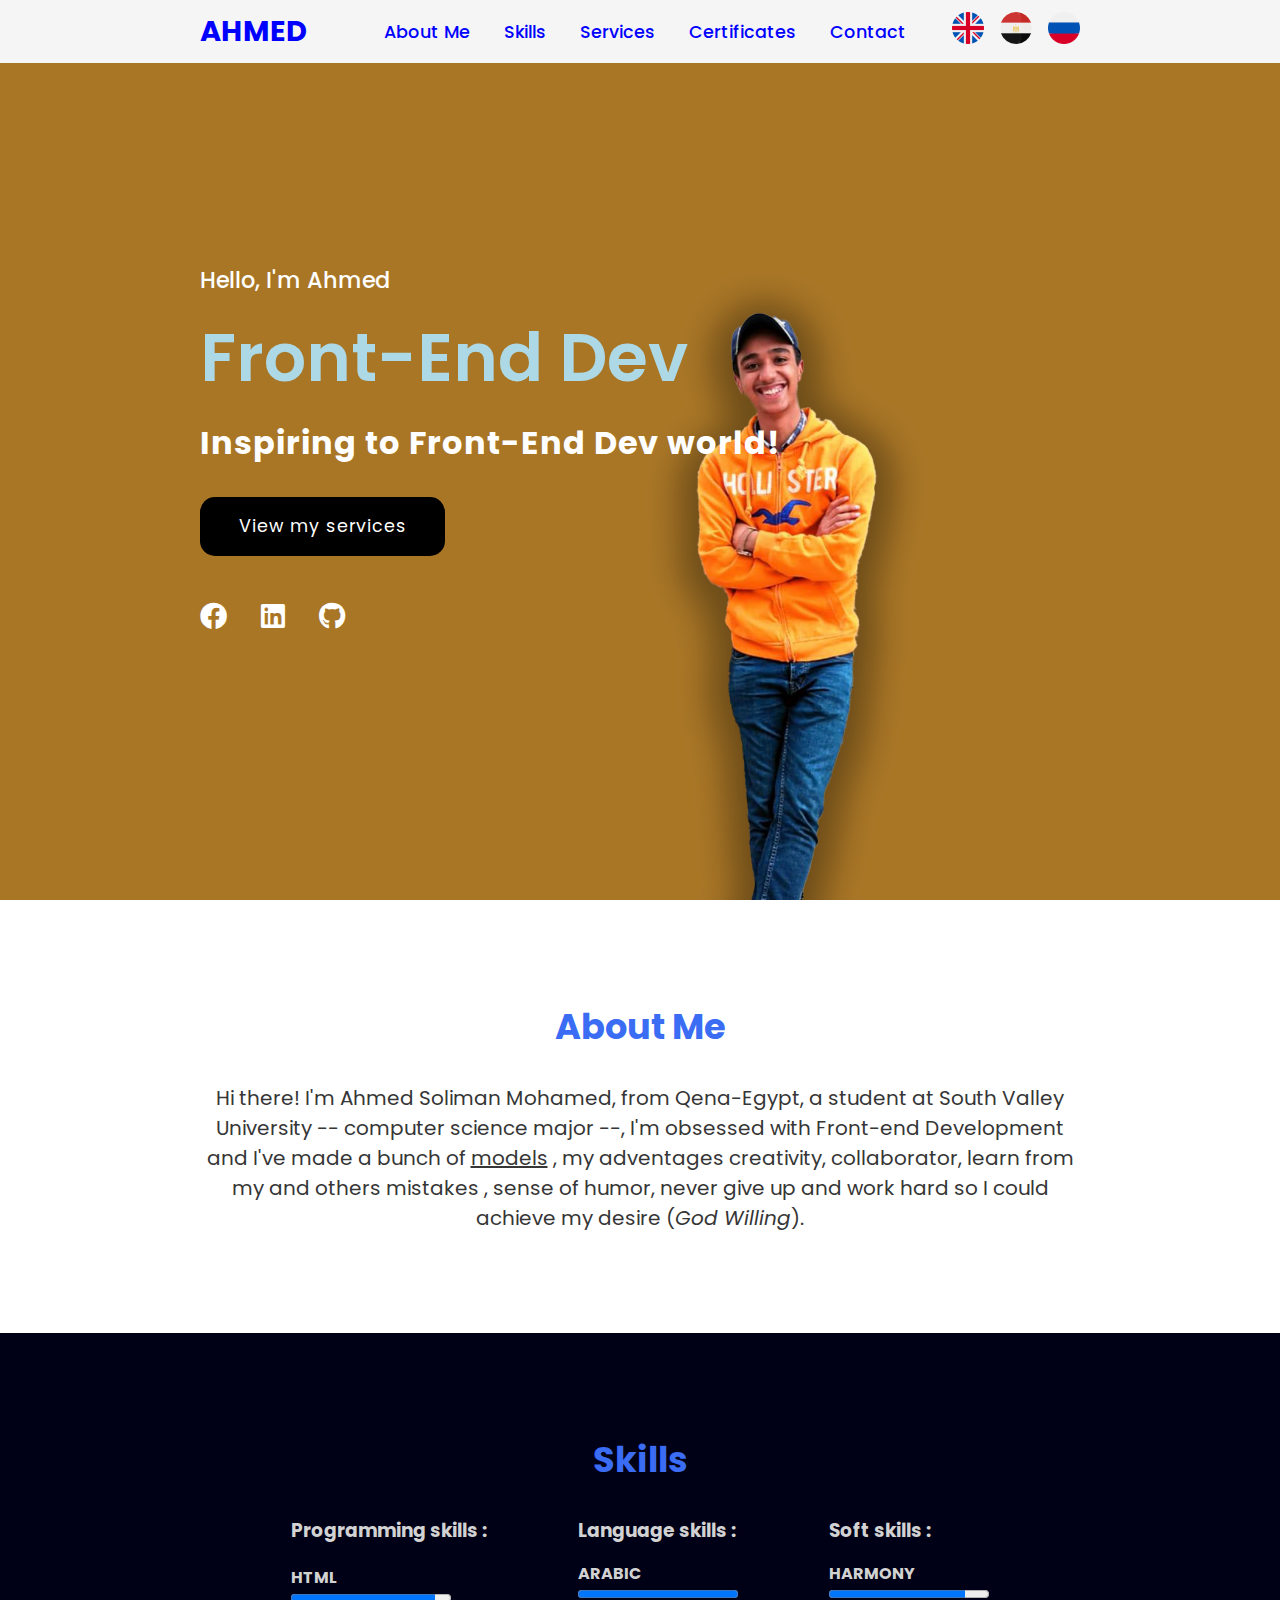
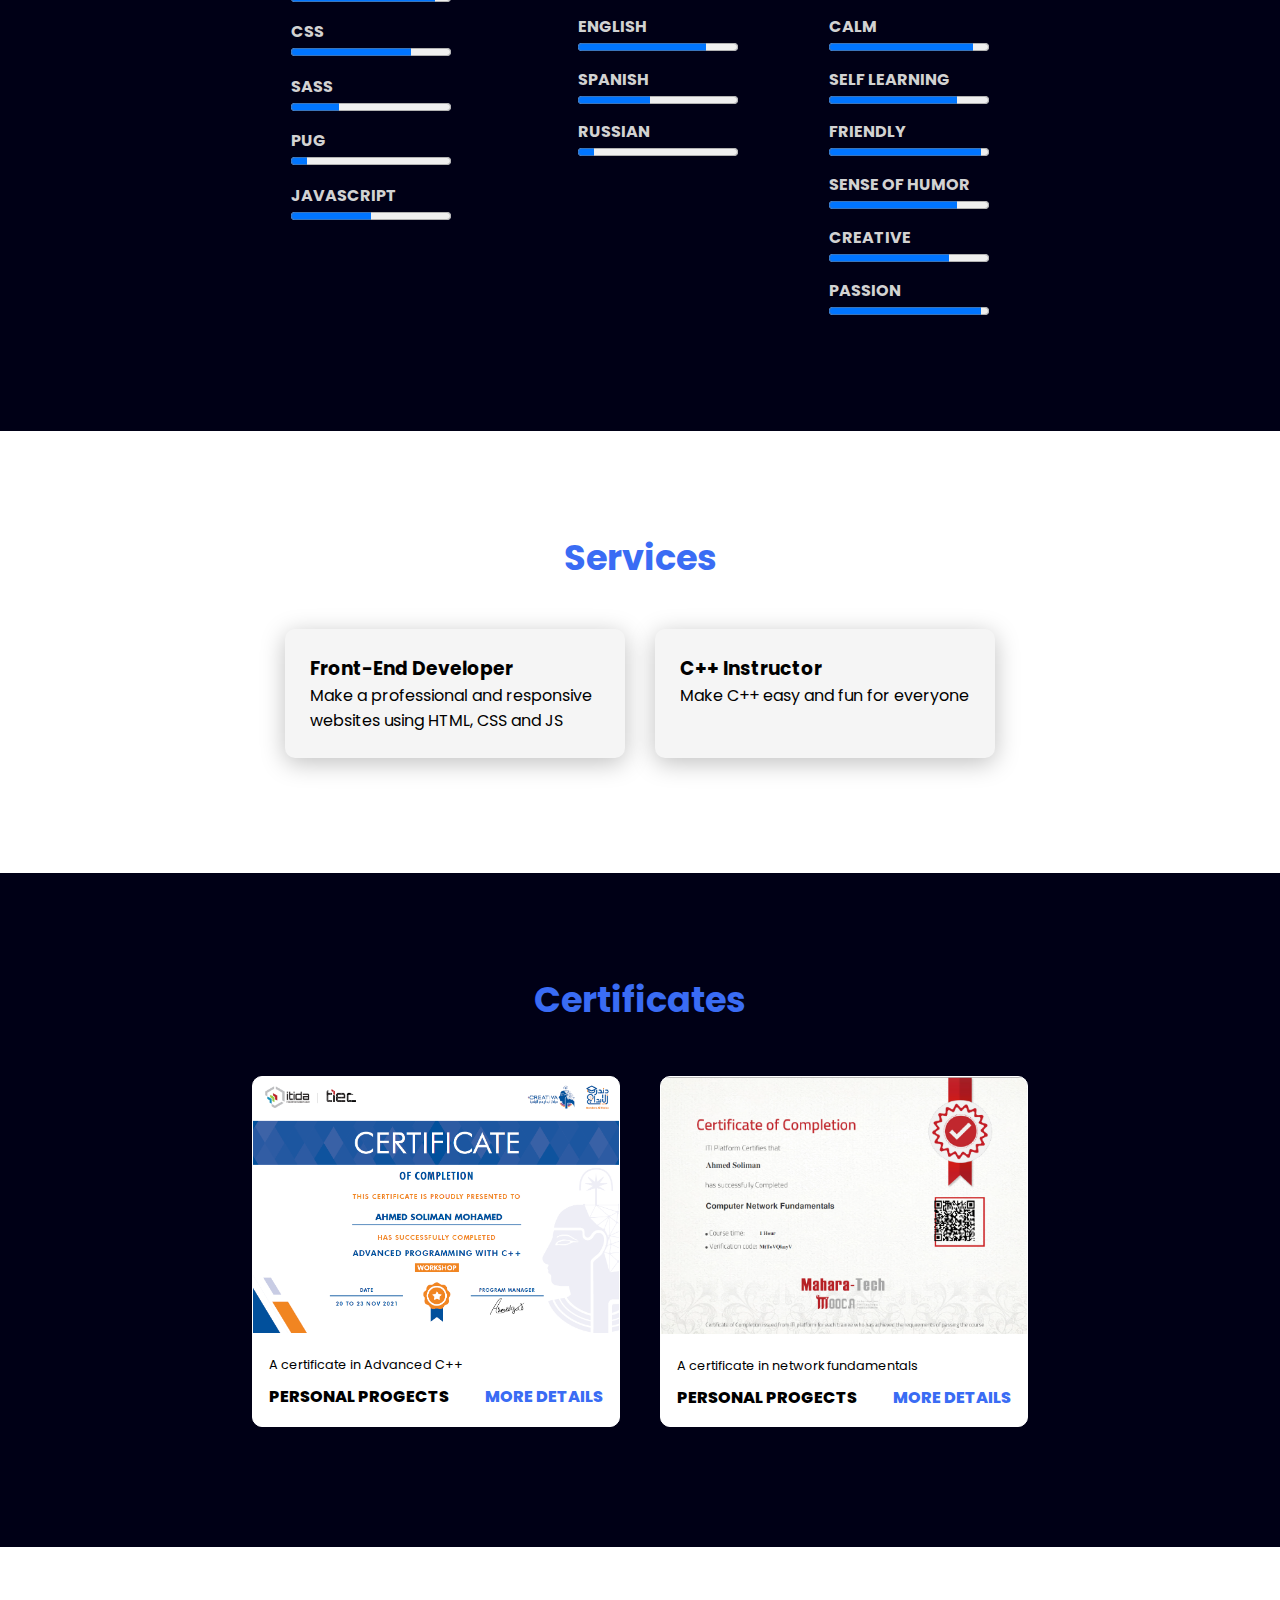
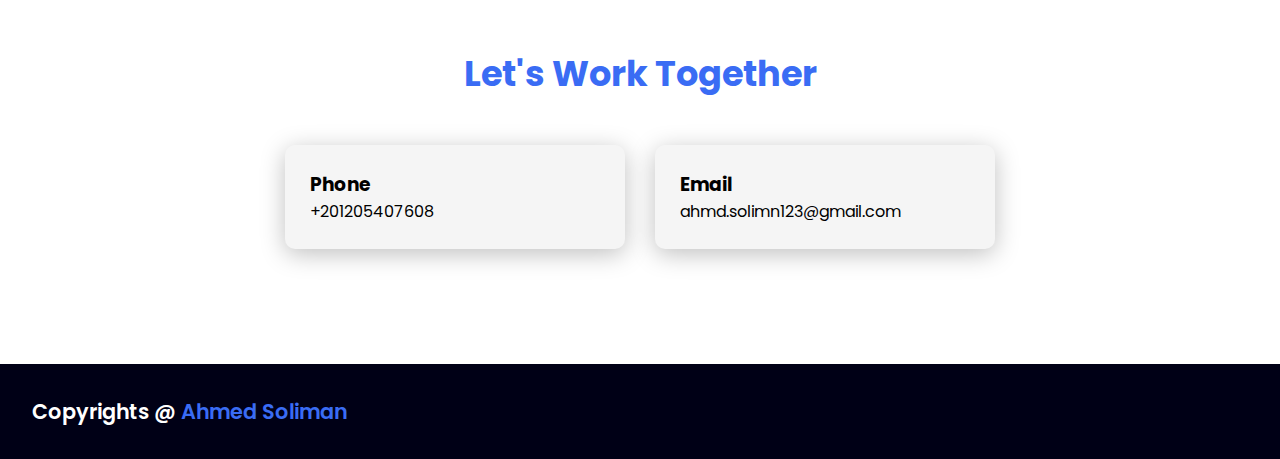
==== commit 8723040b: "modified" ====
--- a/index.html
+++ b/index.html
@@ -110,18 +110,6 @@
          <section class="certificates" id="certificates">
                       <h2 class="title">Certificates</h2>
                       <div class="content">
-                          <div class="certificate-card">
-                              <div class="certificate-image">
-                                <img src="./images/Screenshot (127).png" alt="gd-certificate">
-                              </div>
-                              <div class="certificate-info">
-                                    <p class="certificate-category">A certificate in Graphic Design</p>
-                                         <strong class="certificate-title">
-                                              <span>Social media designs</span>
-                                              <a href="https://www.linkedin.com/in/ahmed-soliman-15bb74200/" class="more-details">More Details</a>
-                                         </strong> 
-                                  </div>
-                          </div>
                         <div class="certificate-card">
                           <div class="certificate-image">
                             <img src="./images/Screenshot (129).png" alt="gd-certificate">
